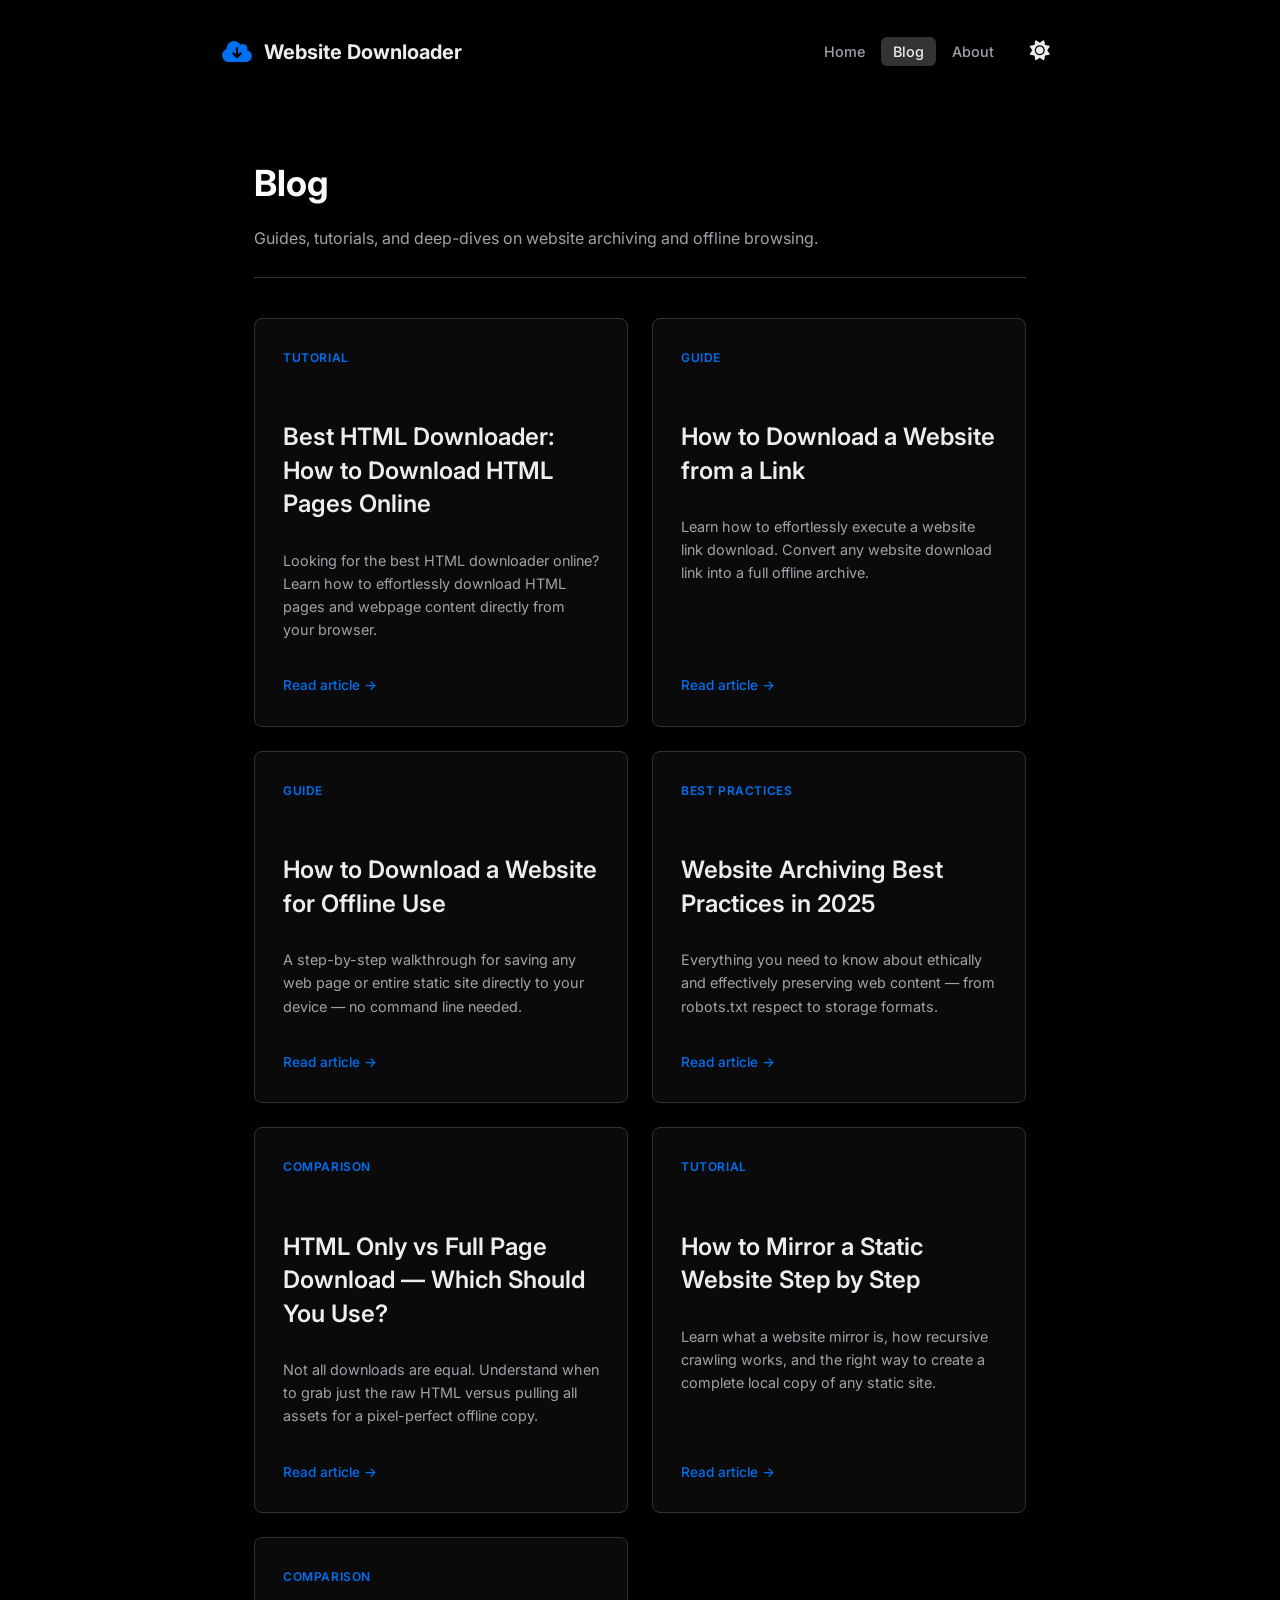
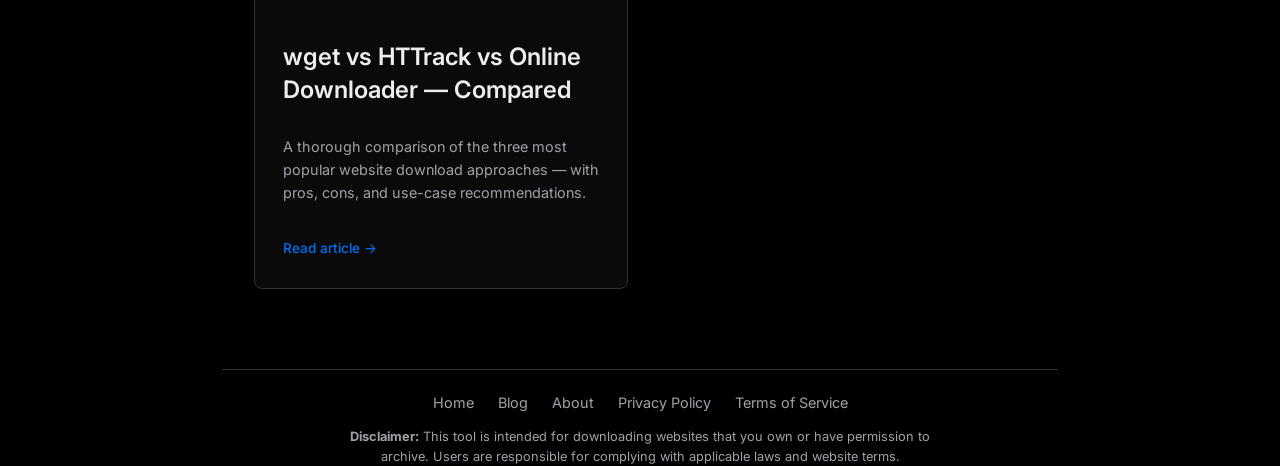
==== frontend/blog/index.html @ 0d614773 "Optimize Lighthouse mobile performance and update Monetag & Google verification tags" ====
<!DOCTYPE html>
<html lang="en">
<head>
    <meta charset="UTF-8">
    <meta name="viewport" content="width=device-width, initial-scale=1.0">
    <link rel="icon" type="image/png" href="../favicon.png">
    <link rel="apple-touch-icon" href="../favicon.png">
    <title>Blog | Website Downloader — Tips, Guides & Tutorials</title>
    <meta name="description" content="Expert guides on website archiving, offline downloading, web scraping best practices, and comparisons of top website downloader tools.">
    <meta name="robots" content="index, follow">
    <link rel="canonical" href="https://html-get.netlify.app/blog/">

    <meta property="og:type" content="website">
    <meta property="og:url" content="https://html-get.netlify.app/blog/">
    <meta property="og:title" content="Blog | Website Downloader — Tips, Guides & Tutorials">
    <meta property="og:description" content="Expert guides on website archiving, offline downloading, and web scraping best practices.">

    <link rel="preconnect" href="https://fonts.googleapis.com">
    <link rel="preconnect" href="https://fonts.gstatic.com" crossorigin>
    <link rel="preconnect" href="https://cdnjs.cloudflare.com" crossorigin>

    <link rel="stylesheet" href="../style.css?v=7">
    <link rel="preload" href="https://fonts.googleapis.com/css2?family=Inter:wght@400;500;600;700&display=swap" as="style" onload="this.onload=null;this.rel='stylesheet'">
    <noscript><link rel="stylesheet" href="https://fonts.googleapis.com/css2?family=Inter:wght@400;500;600;700&display=swap"></noscript>
    <link rel="preload" href="https://cdnjs.cloudflare.com/ajax/libs/font-awesome/6.4.0/css/all.min.css" as="style" onload="this.onload=null;this.rel='stylesheet'">
    <noscript><link rel="stylesheet" href="https://cdnjs.cloudflare.com/ajax/libs/font-awesome/6.4.0/css/all.min.css"></noscript>
</head>

<body class="dark-mode">
    <div class="bg-shape shape1"></div>
    <div class="bg-shape shape2"></div>

    <div class="app-container">
        <header>
            <div class="logo">
                <a href="/" style="display:flex;align-items:center;gap:0.75rem;color:inherit;text-decoration:none;">
                    <i class="fa-solid fa-cloud-arrow-down"></i>
                    <span>Website Downloader</span>
                </a>
            </div>
            <nav class="header-nav">
                <a href="/" class="nav-link">Home</a>
                <a href="/blog/" class="nav-link active">Blog</a>
                <a href="/about" class="nav-link">About</a>
            </nav>
            <button id="theme-toggle" class="icon-btn" aria-label="Toggle light/dark mode">
                <i class="fa-solid fa-sun"></i>
            </button>
        </header>

        <main>
            <div class="page-content" style="max-width:900px;">
                <h1>Blog</h1>
                <p class="page-subtitle">Guides, tutorials, and deep-dives on website archiving and offline browsing.</p>

                <div class="blog-grid">
                    <a href="/blog/best-html-downloader-for-webpages" class="blog-card">
                        <span class="tag">Tutorial</span>
                        <h2>Best HTML Downloader: How to Download HTML Pages Online</h2>
                        <p>Looking for the best HTML downloader online? Learn how to effortlessly download HTML pages and webpage content directly from your browser.</p>
                        <span class="read-more">Read article →</span>
                    </a>

                    <a href="/blog/how-to-download-website-from-link" class="blog-card">
                        <span class="tag">Guide</span>
                        <h2>How to Download a Website from a Link</h2>
                        <p>Learn how to effortlessly execute a website link download. Convert any website download link into a full offline archive.</p>
                        <span class="read-more">Read article →</span>
                    </a>

                    <a href="/blog/how-to-download-a-website-for-offline-use" class="blog-card">
                        <span class="tag">Guide</span>
                        <h2>How to Download a Website for Offline Use</h2>
                        <p>A step-by-step walkthrough for saving any web page or entire static site directly to your device — no command line needed.</p>
                        <span class="read-more">Read article →</span>
                    </a>

                    <a href="/blog/website-archiving-best-practices" class="blog-card">
                        <span class="tag">Best Practices</span>
                        <h2>Website Archiving Best Practices in 2025</h2>
                        <p>Everything you need to know about ethically and effectively preserving web content — from robots.txt respect to storage formats.</p>
                        <span class="read-more">Read article →</span>
                    </a>

                    <a href="/blog/html-only-vs-full-page-download" class="blog-card">
                        <span class="tag">Comparison</span>
                        <h2>HTML Only vs Full Page Download — Which Should You Use?</h2>
                        <p>Not all downloads are equal. Understand when to grab just the raw HTML versus pulling all assets for a pixel-perfect offline copy.</p>
                        <span class="read-more">Read article →</span>
                    </a>

                    <a href="/blog/how-to-mirror-a-static-website" class="blog-card">
                        <span class="tag">Tutorial</span>
                        <h2>How to Mirror a Static Website Step by Step</h2>
                        <p>Learn what a website mirror is, how recursive crawling works, and the right way to create a complete local copy of any static site.</p>
                        <span class="read-more">Read article →</span>
                    </a>

                    <a href="/blog/wget-vs-httrack-vs-online-downloader" class="blog-card">
                        <span class="tag">Comparison</span>
                        <h2>wget vs HTTrack vs Online Downloader — Compared</h2>
                        <p>A thorough comparison of the three most popular website download approaches — with pros, cons, and use-case recommendations.</p>
                        <span class="read-more">Read article →</span>
                    </a>
                </div>
            </div>
        </main>

        <footer>
            <div class="footer-links">
                <a href="/">Home</a>
                <a href="/blog/">Blog</a>
                <a href="/about">About</a>
                <a href="/privacy">Privacy Policy</a>
                <a href="/terms">Terms of Service</a>
            </div>
            <p class="disclaimer">
                <strong>Disclaimer:</strong> This tool is intended for downloading websites that you own or have permission to archive. Users are responsible for complying with applicable laws and website terms.
            </p>
        </footer>
    </div>

    <script src="../script.js"></script>
</body>
</html>
---- frontend/style.css ----
:root {
    /* Dark Mode (Default) - Vercel/Stripe Minimal Aesthetic */
    --bg-main: #000000;
    --bg-card: #0a0a0a;
    --bg-input: #111111;
    --border-color: #333333;
    --text-primary: #ededed;
    --text-secondary: #a1a1aa;
    
    --color-primary: #0070f3;
    --color-primary-hover: #3291ff;
    --color-success: #17c964;
    --color-error: #e00;
    --color-warning: #f5a623;
    
    --glass-shadow: 0 4px 14px 0 rgba(0, 0, 0, 0.39);
    --glass-backdrop: blur(0px); /* Removed heavy blur for crispness */
    
    --transition: all 0.3s ease;
}

/* Ensure font icons and webfonts never block text rendering */
@font-face {
    font-family: 'Font Awesome 6 Free';
    font-display: swap;
}
@font-face {
    font-family: 'Font Awesome 6 Brands';
    font-display: swap;
}

body.light-mode {
    --bg-main: #ffffff;
    --bg-card: #fafafa;
    --bg-input: #ffffff;
    --border-color: #eaeaea;
    --text-primary: #000000;
    --text-secondary: #666666;
    
    --glass-shadow: 0 4px 14px 0 rgba(0, 0, 0, 0.1);
}

* {
    box-sizing: border-box;
    margin: 0;
    padding: 0;
}

html, body {
    width: 100%;
    max-width: 100%;
    overflow-x: hidden;
}

body {
    font-family: 'Inter', -apple-system, BlinkMacSystemFont, "Segoe UI", Roboto, Oxygen, Ubuntu, Cantarell, "Helvetica Neue", Arial, sans-serif;
    background-color: var(--bg-main);
    color: var(--text-primary);
    min-height: 100vh;
    position: relative;
    transition: background-color 0.4s ease, color 0.4s ease;
}

/* Background Shapes Removed for Minimalism */
.bg-shape {
    display: none;
}

.app-container {
    width: 100%;
    max-width: 900px;
    margin: 0 auto;
    padding: 2rem 2rem 0 2rem;
    display: flex;
    flex-direction: column;
}

/* Header */
header {
    display: flex;
    justify-content: space-between;
    align-items: center;
    margin-bottom: 3rem;
}

.logo {
    display: flex;
    align-items: center;
    gap: 0.75rem;
    font-size: 1.25rem;
    font-weight: 700;
}

.logo i {
    color: var(--color-primary);
    font-size: 1.5rem;
}

.icon-btn {
    background: transparent;
    border: none;
    color: var(--text-primary);
    font-size: 1.25rem;
    cursor: pointer;
    transition: var(--transition);
    padding: 0.5rem;
    border-radius: 50%;
}

.icon-btn:hover {
    background: var(--border-color);
}

/* Header Nav */
.header-nav {
    display: flex;
    align-items: center;
    gap: 0.25rem;
    margin-left: auto;
    margin-right: 1rem;
}

.nav-link {
    color: var(--text-secondary);
    text-decoration: none;
    font-size: 0.9rem;
    font-weight: 500;
    padding: 0.4rem 0.75rem;
    border-radius: 6px;
    transition: var(--transition);
}

.nav-link:hover,
.nav-link.active {
    color: var(--text-primary);
    background: var(--border-color);
}

/* Blog Grid */
.blog-grid {
    display: grid;
    grid-template-columns: repeat(auto-fill, minmax(280px, 1fr));
    gap: 1.5rem;
    margin-bottom: 3rem;
}

.blog-card {
    background: var(--bg-card);
    border: 1px solid var(--border-color);
    border-radius: 8px;
    padding: 1.75rem;
    text-decoration: none;
    color: inherit;
    display: flex;
    flex-direction: column;
    gap: 0.75rem;
    transition: var(--transition);
}

.blog-card:hover {
    border-color: var(--color-primary);
    transform: translateY(-4px);
    box-shadow: 0 8px 24px rgba(0,112,243,0.15);
}

.blog-card .tag {
    font-size: 0.75rem;
    font-weight: 600;
    color: var(--color-primary);
    text-transform: uppercase;
    letter-spacing: 0.05em;
}

.blog-card h2 {
    font-size: 1.15rem;
    font-weight: 600;
    color: var(--text-primary);
    line-height: 1.4;
    background: none;
    -webkit-background-clip: unset;
    -webkit-text-fill-color: unset;
}

.blog-card p {
    font-size: 0.9rem;
    color: var(--text-secondary);
    line-height: 1.6;
    flex: 1;
}

.blog-card .read-more {
    font-size: 0.85rem;
    color: var(--color-primary);
    font-weight: 500;
}

/* Blog Article */
.article-content {
    max-width: 720px;
    margin: 0 auto;
    padding: 2rem;
    line-height: 1.8;
    color: var(--text-secondary);
}

.article-content h1 {
    font-size: 2.25rem;
    background: linear-gradient(to right, #fff, var(--text-secondary));
    -webkit-background-clip: text;
    -webkit-text-fill-color: transparent;
    margin-bottom: 1rem;
}

body.light-mode .article-content h1 {
    background: linear-gradient(to right, #0f172a, var(--color-primary));
    -webkit-background-clip: text;
    -webkit-text-fill-color: transparent;
}

.article-meta {
    font-size: 0.85rem;
    color: var(--text-secondary);
    margin-bottom: 2.5rem;
    display: flex;
    gap: 1.5rem;
    border-bottom: 1px solid var(--border-color);
    padding-bottom: 1.5rem;
}

.article-content h2 {
    font-size: 1.5rem;
    color: var(--text-primary);
    margin-top: 2.5rem;
    margin-bottom: 1rem;
    border-bottom: 1px solid var(--border-color);
    padding-bottom: 0.5rem;
}

.article-content h3 {
    font-size: 1.2rem;
    color: var(--text-primary);
    margin-top: 2rem;
    margin-bottom: 0.75rem;
}

.article-content p { margin-bottom: 1.25rem; }

.article-content ul, .article-content ol {
    padding-left: 1.5rem;
    margin-bottom: 1.5rem;
}

.article-content li { margin-bottom: 0.5rem; }

.article-content code {
    background: var(--bg-card);
    border: 1px solid var(--border-color);
    border-radius: 4px;
    padding: 0.15rem 0.4rem;
    font-family: monospace;
    font-size: 0.9em;
}

.article-content pre {
    background: var(--bg-card);
    border: 1px solid var(--border-color);
    border-radius: 8px;
    padding: 1.25rem;
    overflow-x: auto;
    margin-bottom: 1.5rem;
}

.article-content pre code {
    border: none;
    padding: 0;
    background: transparent;
}

.article-content a {
    color: var(--color-primary);
    text-decoration: none;
}
.article-content a:hover { text-decoration: underline; }

.back-link {
    display: inline-flex;
    align-items: center;
    gap: 0.5rem;
    color: var(--text-secondary);
    text-decoration: none;
    font-size: 0.9rem;
    margin-bottom: 2rem;
    transition: var(--transition);
}
.back-link:hover { color: var(--color-primary); }

/* Page content (about/privacy/terms) */
.page-content {
    max-width: 720px;
    margin: 0 auto;
    padding: 2rem;
    line-height: 1.8;
    color: var(--text-secondary);
}

.page-content h1 {
    font-size: 2.25rem;
    background: linear-gradient(to right, #fff, var(--text-secondary));
    -webkit-background-clip: text;
    -webkit-text-fill-color: transparent;
    margin-bottom: 0.5rem;
}

body.light-mode .page-content h1 {
    background: linear-gradient(to right, #0f172a, var(--color-primary));
    -webkit-background-clip: text;
    -webkit-text-fill-color: transparent;
}

.page-content .page-subtitle {
    color: var(--text-secondary);
    margin-bottom: 2.5rem;
    border-bottom: 1px solid var(--border-color);
    padding-bottom: 1.5rem;
}

.page-content h2 {
    font-size: 1.5rem;
    color: var(--text-primary);
    margin-top: 2.5rem;
    margin-bottom: 1rem;
}

.page-content h3 {
    font-size: 1.1rem;
    color: var(--text-primary);
    margin-top: 1.5rem;
    margin-bottom: 0.5rem;
}

.page-content p { margin-bottom: 1.25rem; }
.page-content ul { padding-left: 1.5rem; margin-bottom: 1.5rem; }
.page-content li { margin-bottom: 0.5rem; }

.page-content a {
    color: var(--color-primary);
    text-decoration: none;
}
.page-content a:hover { text-decoration: underline; }



/* Hero */
.hero {
    text-align: center;
    margin-bottom: 3rem;
}

h1 {
    font-size: 3rem;
    font-weight: 700;
    margin-bottom: 1rem;
    background: linear-gradient(to right, #fff, var(--text-secondary));
    -webkit-background-clip: text;
    -webkit-text-fill-color: transparent;
}

body.light-mode h1 {
    background: linear-gradient(to right, #0f172a, var(--color-primary));
    -webkit-background-clip: text;
    -webkit-text-fill-color: transparent;
}

.hero p {
    font-size: 1.1rem;
    color: var(--text-secondary);
    margin-bottom: 2rem;
}

.input-group {
    display: flex;
    align-items: center;
    background: var(--bg-input);
    border: 1px solid var(--border-color);
    border-radius: 8px; /* Sharper Vercel style */
    padding: 0.5rem 1rem;
    box-shadow: var(--glass-shadow);
    transition: var(--transition);
}

.input-group:focus-within {
    border-color: var(--color-primary);
    box-shadow: 0 0 0 2px rgba(59, 130, 246, 0.3);
}

.input-icon {
    color: var(--text-secondary);
    margin-right: 0.75rem;
}

input[type="url"] {
    flex: 1;
    background: transparent;
    border: none;
    color: var(--text-primary);
    font-size: 1.1rem;
    padding: 0.75rem 0;
    outline: none;
}

input[type="url"]::placeholder {
    color: var(--text-secondary);
    opacity: 0.7;
}

.error-message {
    color: var(--color-error);
    font-size: 0.9rem;
    margin-top: 0.75rem;
    display: none;
}

/* Modes Grid */
.modes-section {
    margin-bottom: 3rem;
}

.modes-section h2 {
    font-size: 1.25rem;
    margin-bottom: 1.5rem;
    color: var(--text-primary);
}

.modes-grid {
    display: grid;
    grid-template-columns: repeat(auto-fit, minmax(250px, 1fr));
    gap: 1.5rem;
}

.mode-card {
    background: var(--bg-card);
    border: 1px solid var(--border-color);
    border-radius: 8px;
    padding: 1.5rem;
    cursor: pointer;
    transition: var(--transition);
    position: relative;
    overflow: hidden;
}

.mode-card:hover {
    transform: translateY(-5px);
    border-color: var(--color-primary);
}

.mode-card.active {
    border-color: var(--color-primary);
    box-shadow: 0 0 0 1px var(--color-primary);
    background: rgba(59, 130, 246, 0.1);
}

.mode-card.active::before {
    content: '';
    position: absolute;
    top: 0;
    left: 0;
    width: 4px;
    height: 100%;
    background: var(--color-primary);
}

.mode-icon {
    font-size: 2rem;
    color: var(--color-primary);
    margin-bottom: 1rem;
}

.mode-card h3 {
    font-size: 1.1rem;
    margin-bottom: 0.5rem;
}

.mode-card p {
    font-size: 0.9rem;
    color: var(--text-secondary);
    line-height: 1.4;
}

.badge {
    position: absolute;
    top: 1rem;
    right: 1rem;
    background: rgba(34, 197, 94, 0.2);
    color: var(--color-success);
    font-size: 0.75rem;
    padding: 0.25rem 0.5rem;
    border-radius: 1rem;
    font-weight: 600;
}

.badge-warning {
    background: rgba(245, 158, 11, 0.2);
    color: var(--color-warning);
}

/* Action Section */
.action-section {
    text-align: center;
    margin-bottom: 3rem;
    display: flex;
    flex-direction: column;
    align-items: center;
    gap: 1.5rem;
}

/* Backend Status Indicator */
.backend-status {
    display: inline-flex;
    align-items: center;
    gap: 0.6rem;
    padding: 0.35rem 1rem;
    border-radius: 2rem;
    font-size: 0.8rem;
    font-weight: 600;
    letter-spacing: 0.02em;
    border: 1px solid transparent;
    transition: all 0.4s ease;
    cursor: default;
    user-select: none;
}

.backend-status.sleeping {
    background: rgba(245, 158, 11, 0.1);
    border-color: rgba(245, 158, 11, 0.3);
    color: var(--color-warning);
}

.backend-status.awake {
    background: rgba(23, 201, 100, 0.1);
    border-color: rgba(23, 201, 100, 0.3);
    color: var(--color-success);
}

.backend-status.checking {
    background: rgba(161, 161, 170, 0.1);
    border-color: rgba(161, 161, 170, 0.3);
    color: var(--text-secondary);
}

/* Pulse dot */
.status-dot {
    width: 8px;
    height: 8px;
    border-radius: 50%;
    display: inline-block;
    flex-shrink: 0;
}

.backend-status.sleeping .status-dot {
    background: var(--color-warning);
    animation: pulse-warning 2s ease-in-out infinite;
}

.backend-status.awake .status-dot {
    background: var(--color-success);
    animation: pulse-success 2.5s ease-in-out infinite;
}

.backend-status.checking .status-dot {
    background: var(--text-secondary);
    animation: pulse-checking 1s ease-in-out infinite;
}

@keyframes pulse-warning {
    0%, 100% { box-shadow: 0 0 0 0 rgba(245, 158, 11, 0.7); }
    50% { box-shadow: 0 0 0 5px rgba(245, 158, 11, 0); }
}

@keyframes pulse-success {
    0%, 100% { box-shadow: 0 0 0 0 rgba(23, 201, 100, 0.7); }
    50% { box-shadow: 0 0 0 5px rgba(23, 201, 100, 0); }
}

@keyframes pulse-checking {
    0%, 100% { opacity: 1; }
    50% { opacity: 0.3; }
}

/* Wakeup Panel */
#wakeup-container {
    width: 100%;
    max-width: 480px;
    background: var(--bg-card);
    border: 1px solid rgba(245, 158, 11, 0.4);
    border-radius: 12px;
    padding: 1.5rem 2rem;
    display: flex;
    flex-direction: column;
    align-items: center;
    gap: 0.75rem;
    text-align: center;
    animation: fadeSlideIn 0.4s ease;
}

@keyframes fadeSlideIn {
    from { opacity: 0; transform: translateY(-10px); }
    to   { opacity: 1; transform: translateY(0); }
}

#wakeup-container.hidden { display: none; }

.wakeup-icon {
    font-size: 2rem;
    animation: steam 2s ease-in-out infinite;
}

@keyframes steam {
    0%, 100% { transform: translateY(0) rotate(-5deg); }
    50%  { transform: translateY(-4px) rotate(5deg); }
}

.wakeup-text {
    display: flex;
    flex-direction: column;
    gap: 0.3rem;
    font-size: 0.9rem;
    color: var(--text-secondary);
    line-height: 1.5;
}

.wakeup-text strong {
    font-size: 1rem;
    color: var(--color-warning);
}

.wakeup-text em {
    color: var(--text-primary);
    font-style: normal;
    font-weight: 600;
}

.wakeup-timer {
    font-size: 2.5rem;
    font-weight: 700;
    font-variant-numeric: tabular-nums;
    color: var(--color-warning);
    letter-spacing: -0.03em;
    line-height: 1;
    min-width: 5ch;
    text-align: center;
}

.wakeup-bar {
    width: 100%;
    background: rgba(245, 158, 11, 0.1);
}

.wakeup-bar .progress-fill.loading {
    background: var(--color-warning);
    animation: indeterminate 1.8s infinite linear;
}



.primary-btn {
    background: var(--color-primary);
    color: white;
    border: none;
    border-radius: 2rem;
    padding: 1rem 3rem;
    font-size: 1.1rem;
    font-weight: 600;
    cursor: pointer;
    display: inline-flex;
    align-items: center;
    gap: 0.75rem;
    transition: var(--transition);
    box-shadow: 0 4px 14px 0 rgba(59, 130, 246, 0.4);
}

.primary-btn:hover {
    background: var(--color-primary-hover);
    transform: scale(1.05);
}

.primary-btn:disabled {
    background: var(--text-secondary);
    cursor: not-allowed;
    transform: none;
    box-shadow: none;
}

/* Progress */
#progress-container {
    margin-top: 2rem;
    background: var(--bg-card);
    border: 1px solid var(--border-color);
    border-radius: 8px;
    padding: 1.5rem;
}

#progress-container.hidden {
    display: none;
}

.status-text {
    font-weight: 500;
    margin-bottom: 1rem;
    font-size: 1.1rem;
}

.progress-bar {
    width: 100%;
    height: 8px;
    background: rgba(255, 255, 255, 0.1);
    border-radius: 4px;
    overflow: hidden;
    margin-bottom: 1rem;
}

body.light-mode .progress-bar {
    background: rgba(0, 0, 0, 0.1);
}

.progress-fill {
    height: 100%;
    width: 0%;
    background: var(--color-primary);
    border-radius: 4px;
    transition: width 0.3s ease;
    /* Indeterminate animation setup */
}

.progress-fill.loading {
    animation: indeterminate 2s infinite linear;
    width: 50%;
}

@keyframes indeterminate {
    0% { transform: translateX(-100%); }
    100% { transform: translateX(200%); }
}

/* History Section */
.history-section {
    background: var(--bg-card);
    border: 1px solid var(--border-color);
    border-radius: 8px;
    padding: 1.5rem;
    margin-bottom: 3rem;
}

.history-header {
    display: flex;
    justify-content: space-between;
    align-items: center;
    margin-bottom: 1rem;
}

.text-btn {
    background: transparent;
    border: none;
    color: var(--text-secondary);
    cursor: pointer;
    font-size: 0.9rem;
}

.text-btn:hover {
    color: var(--color-primary);
}

.history-list {
    list-style: none;
    display: flex;
    flex-direction: column;
    gap: 0.75rem;
}

.empty-history {
    color: var(--text-secondary);
    font-size: 0.9rem;
    text-align: center;
    padding: 1rem 0;
}

.history-item {
    display: flex;
    justify-content: space-between;
    align-items: center;
    padding: 0.75rem;
    background: rgba(255, 255, 255, 0.05);
    border-radius: 0.5rem;
    font-size: 0.9rem;
}

body.light-mode .history-item {
    background: rgba(0, 0, 0, 0.05);
}

.history-url {
    white-space: nowrap;
    overflow: hidden;
    text-overflow: ellipsis;
    max-width: 60%;
}

.history-meta {
    display: flex;
    align-items: center;
    gap: 1rem;
    color: var(--text-secondary);
}

.copy-btn {
    background: transparent;
    border: none;
    color: var(--text-secondary);
    cursor: pointer;
    transition: var(--transition);
}

.copy-btn:hover {
    color: var(--text-primary);
}

/* Footer */
footer {
    margin-top: auto;
    text-align: center;
    border-top: 1px solid var(--border-color);
    padding-top: 1.5rem;
}

.footer-links {
    margin-bottom: 1rem;
    display: flex;
    justify-content: center;
    gap: 1.5rem;
}

.footer-links a {
    color: var(--text-secondary);
    text-decoration: none;
    font-size: 0.9rem;
    transition: var(--transition);
}

.footer-links a:hover {
    color: var(--text-primary);
}

.disclaimer {
    font-size: 0.8rem;
    color: var(--text-secondary);
    max-width: 600px;
    margin: 0 auto;
    line-height: 1.5;
}

/* SEO Content Section */
.seo-content {
    max-width: 900px;
    margin: 0 auto 4rem auto;
    padding: 2rem;
    color: var(--text-secondary);
    line-height: 1.7;
    font-size: 1.05rem;
}

.seo-content h2, .seo-content h3 {
    color: var(--text-primary);
    margin-top: 2.5rem;
    margin-bottom: 1rem;
}

.seo-content h2 {
    font-size: 2rem;
    border-bottom: 1px solid var(--border-color);
    padding-bottom: 0.5rem;
}

.seo-content h3 {
    font-size: 1.4rem;
}

.seo-content p {
    margin-bottom: 1.25rem;
}

.seo-content ul {
    margin-bottom: 1.5rem;
    padding-left: 1.5rem;
}

.seo-content li {
    margin-bottom: 0.5rem;
}

.seo-content .comparison-table {
    width: 100%;
    border-collapse: collapse;
    margin: 2rem 0;
    text-align: left;
}

.seo-content .comparison-table th, .seo-content .comparison-table td {
    border: 1px solid var(--border-color);
    padding: 1rem;
}

.seo-content .comparison-table th {
    background: var(--bg-card);
    color: var(--text-primary);
    font-weight: 600;
}

.seo-content a {
    color: var(--color-primary);
    text-decoration: none;
}

.seo-content a:hover {
    text-decoration: underline;
}

/* Responsive */
@media (max-width: 768px) {
    .app-container {
        padding: 1rem 1rem 0 1rem;
    }
    header {
        flex-direction: column;
        gap: 1.25rem;
    }
    .header-nav {
        margin: 0;
        justify-content: center;
        flex-wrap: wrap;
    }
    h1 { 
        font-size: 2.25rem; 
        word-wrap: break-word; 
    }
    .hero h1 {
        font-size: 2rem;
    }
    .seo-content {
        padding: 1rem 0;
    }
    .seo-content h2 {
        font-size: 1.75rem;
    }
    .seo-content h3 {
        font-size: 1.3rem;
    }
    .primary-btn { 
        width: 100%; 
        justify-content: center; 
        padding: 1rem;
    }
    .modes-grid {
        grid-template-columns: 1fr;
    }
    .table-responsive {
        width: 100%;
        overflow-x: auto;
        -webkit-overflow-scrolling: touch;
        margin-bottom: 1.5rem;
    }
    
    /* Prevent injected ads from expanding layout viewport */
    * {
        max-width: 100%;
    }
    
    .seo-content .comparison-table {
        margin: 0; /* Reset margin since wrapper has it */
    }
    p, li, h1, h2, h3, a {
        word-wrap: break-word;
        overflow-wrap: break-word;
        hyphens: auto;
    }
    .input-group {
        flex-wrap: wrap;
    }
    input[type="url"] {
        width: 100%;
        min-width: 0;
    }
    .history-meta {
        gap: 0.5rem;
    }
}
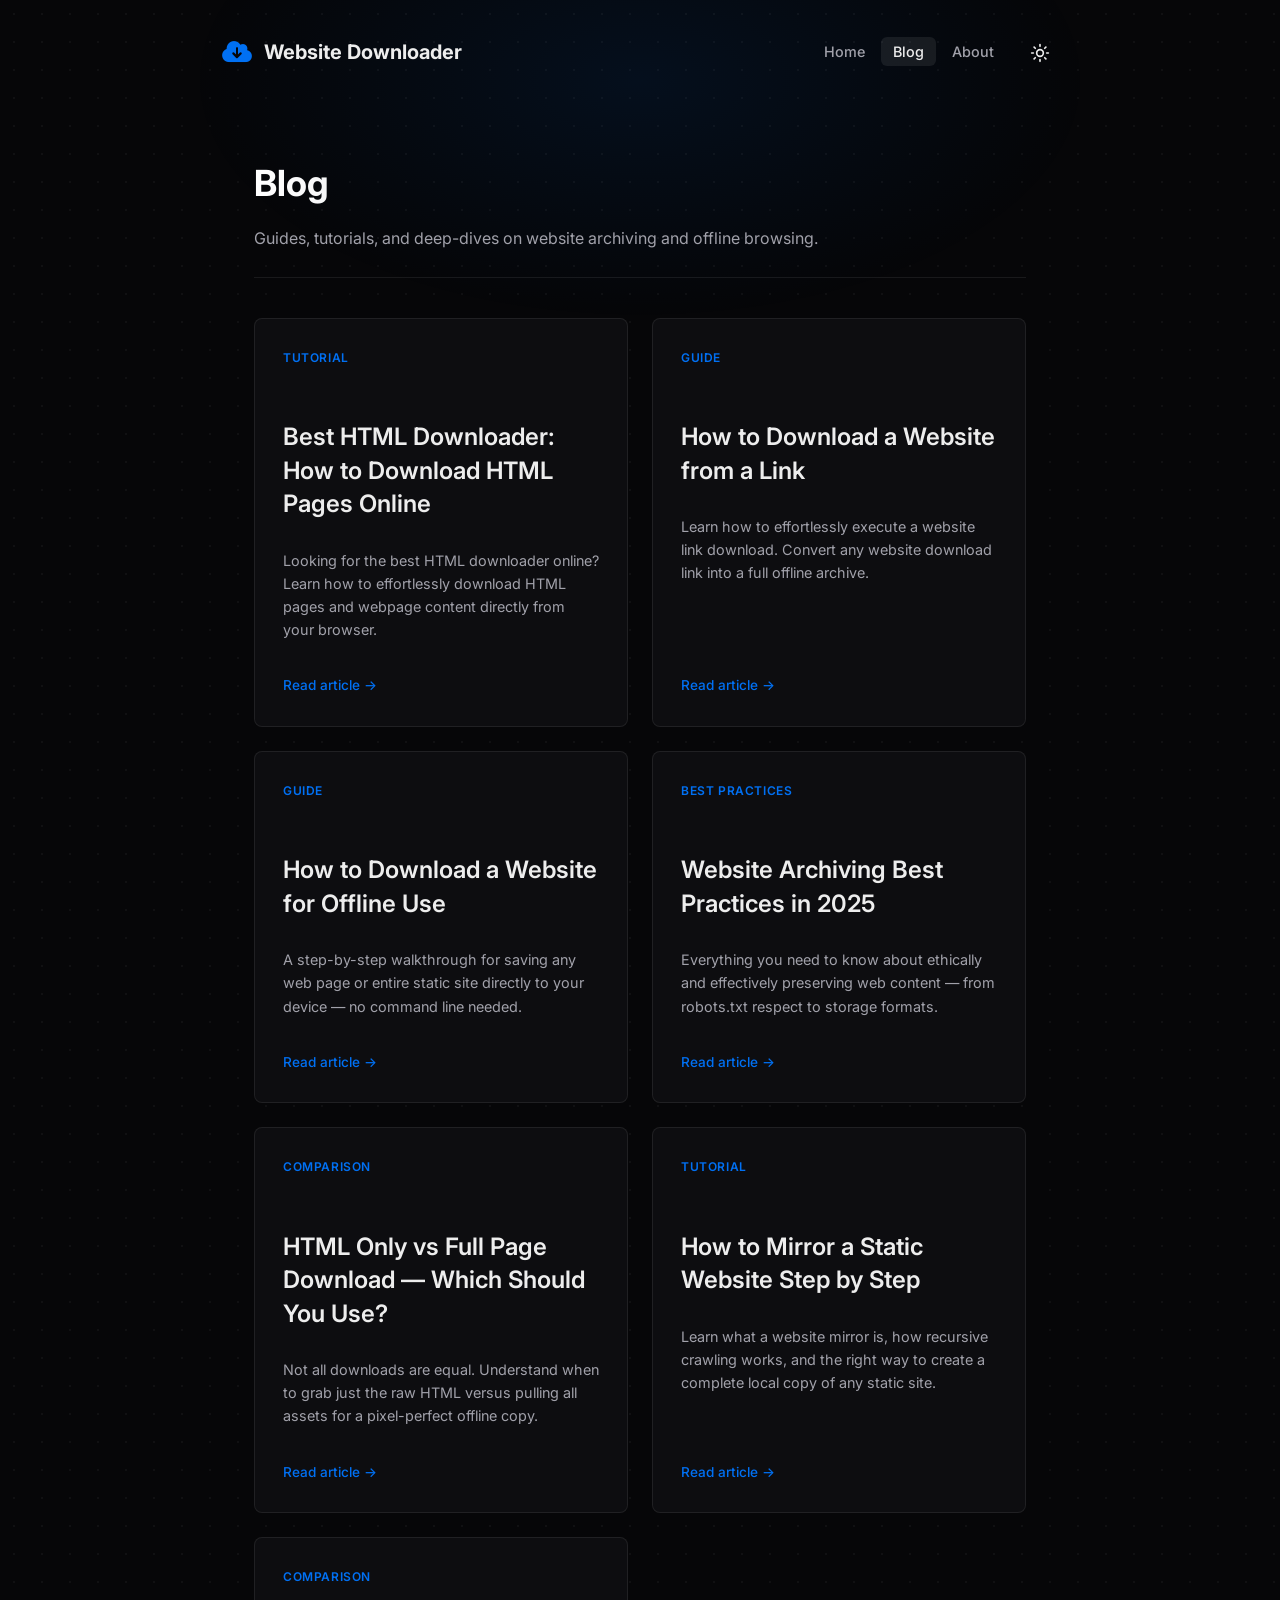
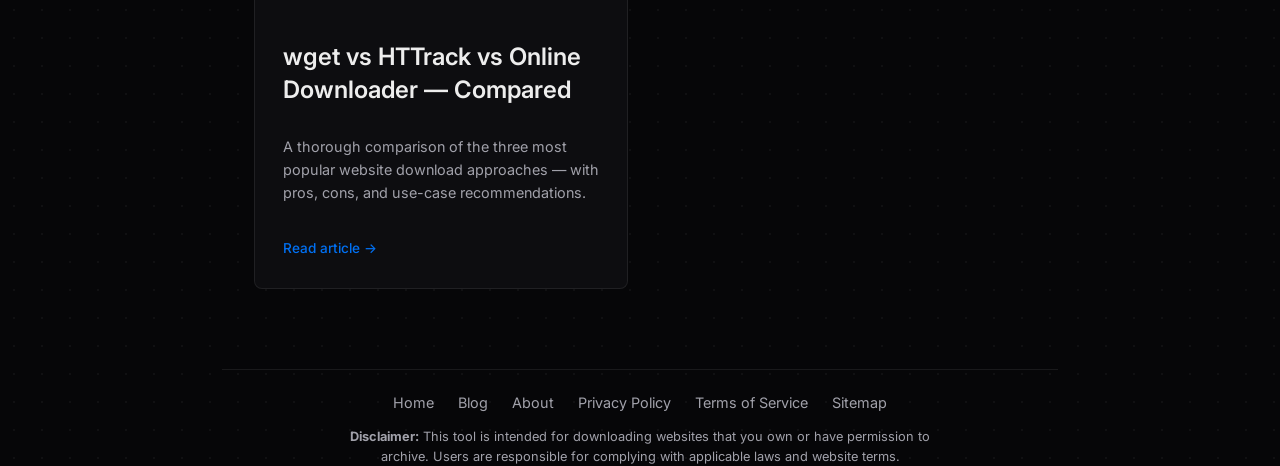
==== commit 8512f6da: "Fix invisible input and mode cards by removing GSAP opacity conflict, add visual sitemap.xsl and foo" ====
--- a/frontend/blog/index.html
+++ b/frontend/blog/index.html
@@ -8,10 +8,10 @@
     <title>Blog | Website Downloader — Tips, Guides & Tutorials</title>
     <meta name="description" content="Expert guides on website archiving, offline downloading, web scraping best practices, and comparisons of top website downloader tools.">
     <meta name="robots" content="index, follow">
-    <link rel="canonical" href="https://html-get.netlify.app/blog/">
+    <link rel="canonical" href="https://get-html.cc.cd/blog/">
 
     <meta property="og:type" content="website">
-    <meta property="og:url" content="https://html-get.netlify.app/blog/">
+    <meta property="og:url" content="https://get-html.cc.cd/blog/">
     <meta property="og:title" content="Blog | Website Downloader — Tips, Guides & Tutorials">
     <meta property="og:description" content="Expert guides on website archiving, offline downloading, and web scraping best practices.">
 
@@ -113,6 +113,7 @@
                 <a href="/about">About</a>
                 <a href="/privacy">Privacy Policy</a>
                 <a href="/terms">Terms of Service</a>
+                <a href="/sitemap.xml">Sitemap</a>
             </div>
             <p class="disclaimer">
                 <strong>Disclaimer:</strong> This tool is intended for downloading websites that you own or have permission to archive. Users are responsible for complying with applicable laws and website terms.
--- a/frontend/style.css
+++ b/frontend/style.css
@@ -1,32 +1,41 @@
 :root {
-    /* Dark Mode (Default) - Vercel/Stripe Minimal Aesthetic */
-    --bg-main: #000000;
-    --bg-card: #0a0a0a;
-    --bg-input: #111111;
-    --border-color: #333333;
+    /* Dark Mode (Default) - Linear / Vercel High-End Aesthetic */
+    --bg-main: #060608;
+    --bg-card: #0d0d10;
+    --bg-card-hover: #131317;
+    --bg-input: #101014;
+    --border-color: rgba(255, 255, 255, 0.08);
+    --border-color-hover: rgba(255, 255, 255, 0.18);
     --text-primary: #ededed;
     --text-secondary: #a1a1aa;
     
     --color-primary: #0070f3;
-    --color-primary-hover: #3291ff;
-    --color-success: #17c964;
-    --color-error: #e00;
-    --color-warning: #f5a623;
+    --color-primary-hover: #1a82f7;
+    --color-success: #10b981;
+    --color-error: #ef4444;
+    --color-warning: #f59e0b;
     
-    --glass-shadow: 0 4px 14px 0 rgba(0, 0, 0, 0.39);
-    --glass-backdrop: blur(0px); /* Removed heavy blur for crispness */
+    --glass-shadow: 0 4px 20px -2px rgba(0, 0, 0, 0.5), inset 0 1px 0 rgba(255, 255, 255, 0.06);
+    --glass-backdrop: blur(12px);
     
-    --transition: all 0.3s ease;
-}
-
-/* Ensure font icons and webfonts never block text rendering */
-@font-face {
-    font-family: 'Font Awesome 6 Free';
-    font-display: swap;
-}
-@font-face {
-    font-family: 'Font Awesome 6 Brands';
-    font-display: swap;
+    --transition: all 0.25s cubic-bezier(0.16, 1, 0.3, 1);
+}
+
+/* SVG Icon styles */
+.svg-icon {
+    display: inline-block;
+    vertical-align: middle;
+    flex-shrink: 0;
+}
+.logo .svg-icon {
+    color: var(--color-primary);
+}
+.mode-icon .svg-icon {
+    color: var(--color-primary);
+}
+.input-icon.svg-icon {
+    color: var(--text-secondary);
+    margin-right: 0.75rem;
 }
 
 body.light-mode {
@@ -55,13 +64,41 @@
 body {
     font-family: 'Inter', -apple-system, BlinkMacSystemFont, "Segoe UI", Roboto, Oxygen, Ubuntu, Cantarell, "Helvetica Neue", Arial, sans-serif;
     background-color: var(--bg-main);
+    background-image: radial-gradient(rgba(255, 255, 255, 0.04) 1px, transparent 1px);
+    background-size: 28px 28px;
     color: var(--text-primary);
     min-height: 100vh;
     position: relative;
-    transition: background-color 0.4s ease, color 0.4s ease;
-}
-
-/* Background Shapes Removed for Minimalism */
+    transition: background-color 0.3s ease, color 0.3s ease;
+}
+
+body::before {
+    content: '';
+    position: fixed;
+    top: -160px;
+    left: 50%;
+    transform: translateX(-50%);
+    width: 900px;
+    height: 480px;
+    background: radial-gradient(50% 50% at 50% 50%, rgba(0, 112, 243, 0.09) 0%, rgba(0, 112, 243, 0) 100%);
+    pointer-events: none;
+    z-index: 0;
+}
+
+body.light-mode {
+    background-image: radial-gradient(rgba(0, 0, 0, 0.04) 1px, transparent 1px);
+}
+
+body.light-mode::before {
+    background: radial-gradient(50% 50% at 50% 50%, rgba(0, 112, 243, 0.05) 0%, rgba(0, 112, 243, 0) 100%);
+}
+
+.app-container {
+    position: relative;
+    z-index: 1;
+}
+
+/* Background Shapes Removed */
 .bg-shape {
     display: none;
 }
@@ -89,6 +126,7 @@
     gap: 0.75rem;
     font-size: 1.25rem;
     font-weight: 700;
+    min-height: 32px;
 }
 
 .logo i {
@@ -365,16 +403,29 @@
     -webkit-text-fill-color: transparent;
 }
 
-body.light-mode h1 {
-    background: linear-gradient(to right, #0f172a, var(--color-primary));
+.hero h1 {
+    font-size: clamp(2.4rem, 5vw, 3.4rem);
+    font-weight: 750;
+    letter-spacing: -0.035em;
+    line-height: 1.1;
+    margin-bottom: 1rem;
+    background: linear-gradient(180deg, #ffffff 0%, #a1a1aa 100%);
     -webkit-background-clip: text;
     -webkit-text-fill-color: transparent;
 }
 
+body.light-mode h1 {
+    background: linear-gradient(180deg, #09090b 0%, #3f3f46 100%);
+    -webkit-background-clip: text;
+    -webkit-text-fill-color: transparent;
+}
+
 .hero p {
-    font-size: 1.1rem;
-    color: var(--text-secondary);
-    margin-bottom: 2rem;
+    font-size: 1.15rem;
+    color: var(--text-secondary);
+    max-width: 52ch;
+    margin: 0 auto 2.5rem;
+    line-height: 1.6;
 }
 
 .input-group {
@@ -382,15 +433,19 @@
     align-items: center;
     background: var(--bg-input);
     border: 1px solid var(--border-color);
-    border-radius: 8px; /* Sharper Vercel style */
-    padding: 0.5rem 1rem;
-    box-shadow: var(--glass-shadow);
-    transition: var(--transition);
+    border-radius: 12px;
+    padding: 0.4rem 0.6rem 0.4rem 1.25rem;
+    box-shadow: 0 4px 20px -2px rgba(0, 0, 0, 0.4), inset 0 1px 0 rgba(255, 255, 255, 0.05);
+    transition: border-color 0.2s ease, box-shadow 0.2s ease, background-color 0.2s ease;
+    min-height: 56px;
+    position: relative;
+    opacity: 1 !important;
+    visibility: visible !important;
 }
 
 .input-group:focus-within {
     border-color: var(--color-primary);
-    box-shadow: 0 0 0 2px rgba(59, 130, 246, 0.3);
+    box-shadow: 0 0 0 3px rgba(0, 112, 243, 0.25), 0 8px 28px -4px rgba(0, 112, 243, 0.25);
 }
 
 .input-icon {
@@ -440,23 +495,27 @@
 .mode-card {
     background: var(--bg-card);
     border: 1px solid var(--border-color);
-    border-radius: 8px;
-    padding: 1.5rem;
+    border-radius: 12px;
+    padding: 1.6rem;
     cursor: pointer;
-    transition: var(--transition);
+    transition: border-color 0.2s ease, box-shadow 0.2s ease, background 0.2s ease;
     position: relative;
     overflow: hidden;
+    box-shadow: inset 0 1px 0 rgba(255, 255, 255, 0.05);
+    opacity: 1 !important;
+    visibility: visible !important;
 }
 
 .mode-card:hover {
-    transform: translateY(-5px);
-    border-color: var(--color-primary);
+    transform: translateY(-4px);
+    border-color: rgba(255, 255, 255, 0.2);
+    box-shadow: 0 12px 28px -6px rgba(0, 0, 0, 0.4), inset 0 1px 0 rgba(255, 255, 255, 0.08);
 }
 
 .mode-card.active {
     border-color: var(--color-primary);
-    box-shadow: 0 0 0 1px var(--color-primary);
-    background: rgba(59, 130, 246, 0.1);
+    background: linear-gradient(180deg, rgba(0, 112, 243, 0.09) 0%, var(--bg-card) 100%);
+    box-shadow: 0 0 0 1px var(--color-primary), 0 12px 30px -4px rgba(0, 112, 243, 0.25), inset 0 1px 0 rgba(255, 255, 255, 0.1);
 }
 
 .mode-card.active::before {
@@ -464,7 +523,7 @@
     position: absolute;
     top: 0;
     left: 0;
-    width: 4px;
+    width: 3px;
     height: 100%;
     background: var(--color-primary);
 }
@@ -473,6 +532,9 @@
     font-size: 2rem;
     color: var(--color-primary);
     margin-bottom: 1rem;
+    min-height: 36px;
+    display: flex;
+    align-items: center;
 }
 
 .mode-card h3 {
@@ -517,6 +579,7 @@
 .backend-status {
     display: inline-flex;
     align-items: center;
+    justify-content: center;
     gap: 0.6rem;
     padding: 0.35rem 1rem;
     border-radius: 2rem;
@@ -527,6 +590,8 @@
     transition: all 0.4s ease;
     cursor: default;
     user-select: none;
+    min-height: 28px;
+    min-width: 150px;
 }
 
 .backend-status.sleeping {
@@ -663,24 +728,29 @@
 
 
 .primary-btn {
-    background: var(--color-primary);
+    background: linear-gradient(180deg, #0070f3 0%, #0056bd 100%);
     color: white;
-    border: none;
-    border-radius: 2rem;
-    padding: 1rem 3rem;
-    font-size: 1.1rem;
+    border: 1px solid rgba(255, 255, 255, 0.18);
+    border-radius: 9999px;
+    padding: 0.9rem 2.75rem;
+    font-size: 1.05rem;
     font-weight: 600;
+    letter-spacing: -0.01em;
     cursor: pointer;
     display: inline-flex;
     align-items: center;
     gap: 0.75rem;
     transition: var(--transition);
-    box-shadow: 0 4px 14px 0 rgba(59, 130, 246, 0.4);
+    box-shadow: 0 4px 18px 0 rgba(0, 112, 243, 0.42), inset 0 1px 0 rgba(255, 255, 255, 0.28);
 }
 
 .primary-btn:hover {
-    background: var(--color-primary-hover);
-    transform: scale(1.05);
+    transform: translateY(-2px);
+    box-shadow: 0 6px 24px 0 rgba(0, 112, 243, 0.55), inset 0 1px 0 rgba(255, 255, 255, 0.4);
+}
+
+.primary-btn:active {
+    transform: scale(0.98);
 }
 
 .primary-btn:disabled {
